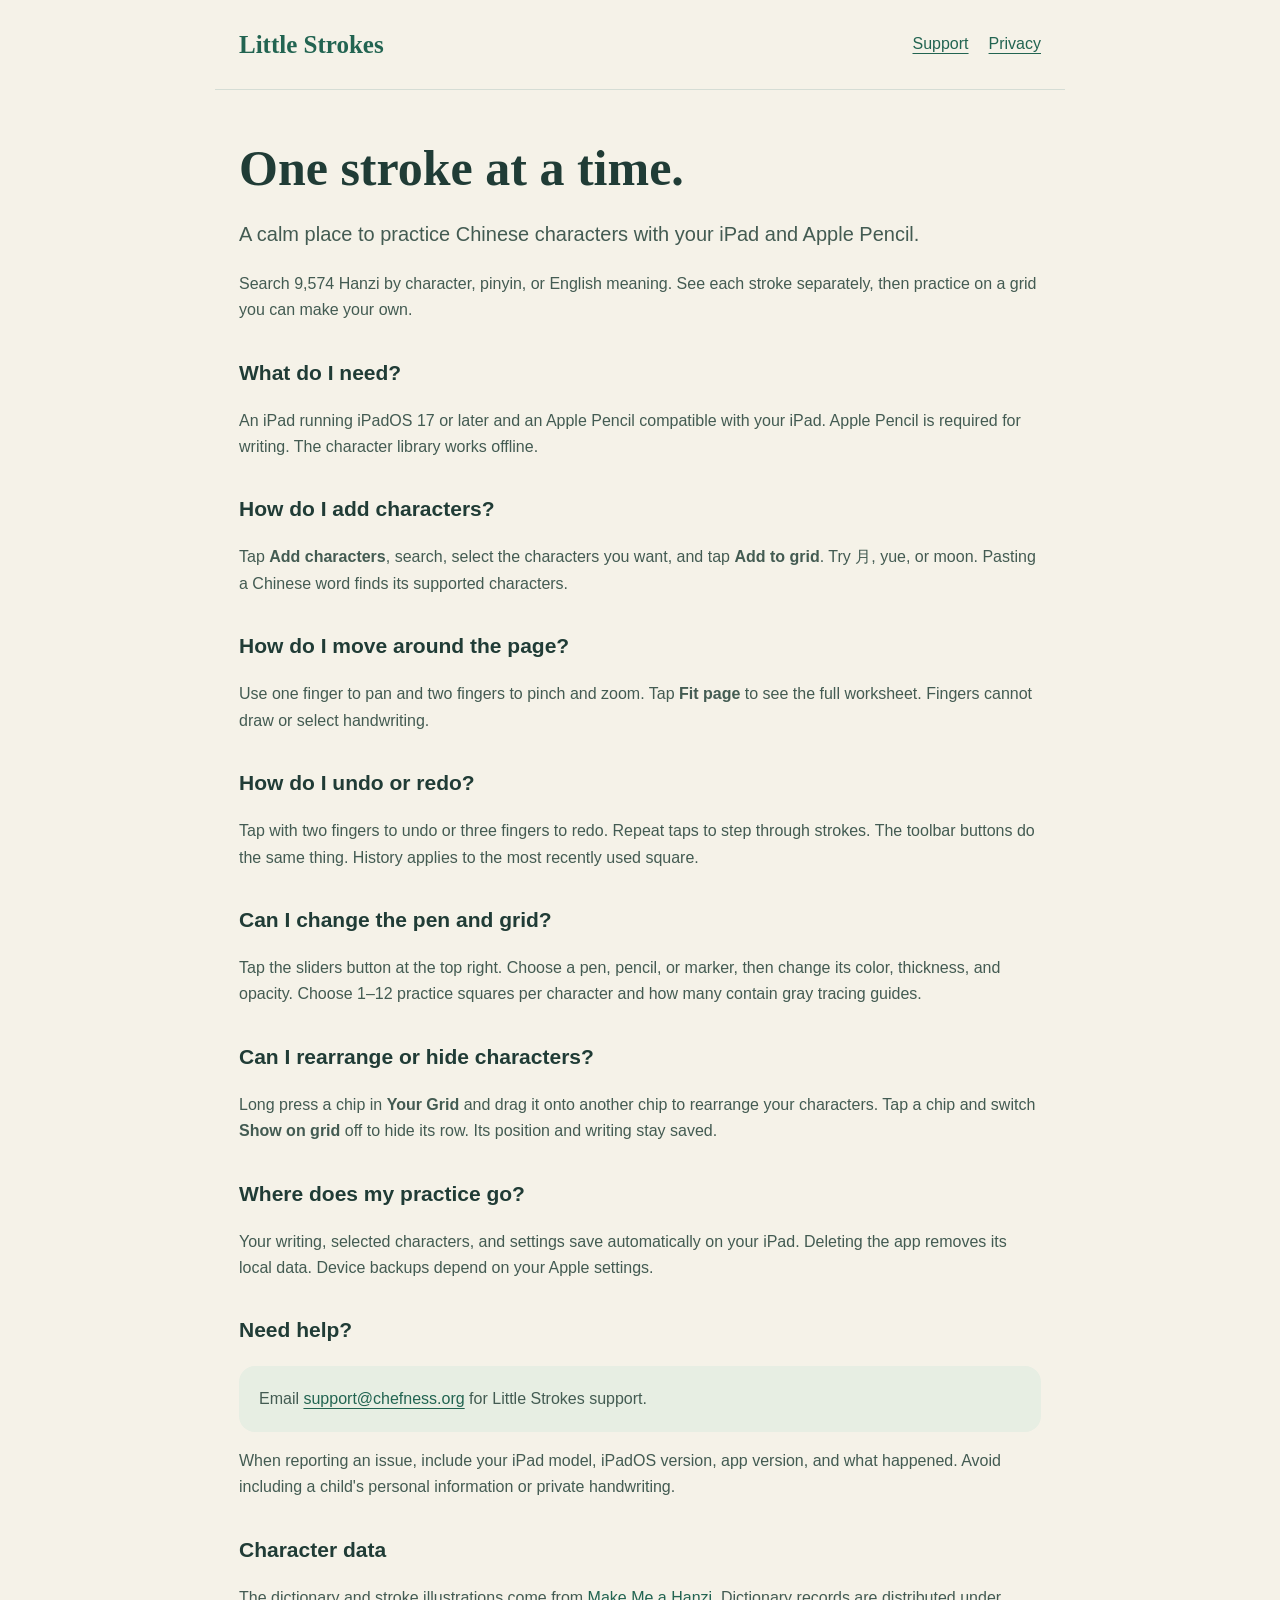
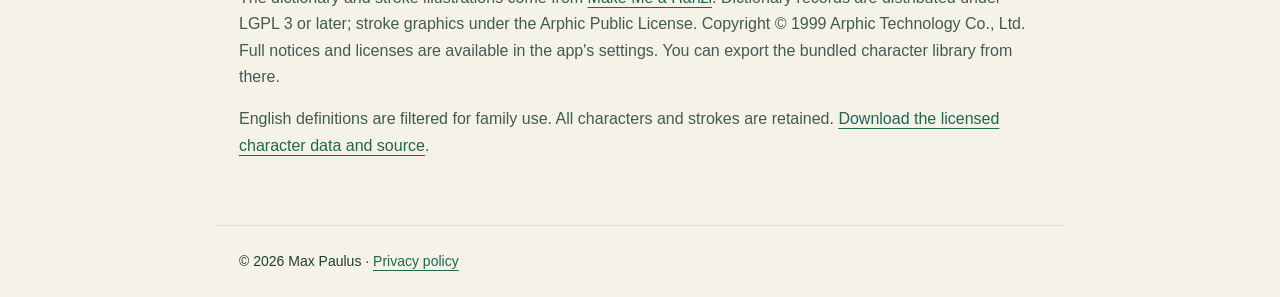
==== index.html @ a4324dc1 "Publish Little Strokes support, privacy, and licensed character data" ====
<!doctype html>
<html lang="en"><head><meta charset="utf-8"><meta name="viewport" content="width=device-width, initial-scale=1"><meta name="description" content="Support for Little Strokes, an offline Chinese handwriting practice app for iPad and Apple Pencil."><title>Little Strokes · Support</title><link rel="stylesheet" href="styles.css"></head>
<body><header><a class="brand" href="index.html">Little Strokes</a><nav aria-label="Main navigation"><a href="index.html">Support</a><a href="privacy.html">Privacy</a></nav></header>
<main><h1>One stroke at a time.</h1><p class="intro">A calm place to practice Chinese characters with your iPad and Apple Pencil.</p><p>Search 9,574 Hanzi by character, pinyin, or English meaning. See each stroke separately, then practice on a grid you can make your own.</p>
<h2>What do I need?</h2><p>An iPad running iPadOS 17 or later and an Apple Pencil compatible with your iPad. Apple Pencil is required for writing. The character library works offline.</p>
<h2>How do I add characters?</h2><p>Tap <strong>Add characters</strong>, search, select the characters you want, and tap <strong>Add to grid</strong>. Try 月, yue, or moon. Pasting a Chinese word finds its supported characters.</p>
<h2>How do I move around the page?</h2><p>Use one finger to pan and two fingers to pinch and zoom. Tap <strong>Fit page</strong> to see the full worksheet. Fingers cannot draw or select handwriting.</p>
<h2>How do I undo or redo?</h2><p>Tap with two fingers to undo or three fingers to redo. Repeat taps to step through strokes. The toolbar buttons do the same thing. History applies to the most recently used square.</p>
<h2>Can I change the pen and grid?</h2><p>Tap the sliders button at the top right. Choose a pen, pencil, or marker, then change its color, thickness, and opacity. Choose 1–12 practice squares per character and how many contain gray tracing guides.</p>
<h2>Can I rearrange or hide characters?</h2><p>Long press a chip in <strong>Your Grid</strong> and drag it onto another chip to rearrange your characters. Tap a chip and switch <strong>Show on grid</strong> off to hide its row. Its position and writing stay saved.</p>
<h2>Where does my practice go?</h2><p>Your writing, selected characters, and settings save automatically on your iPad. Deleting the app removes its local data. Device backups depend on your Apple settings.</p>
<h2>Need help?</h2><p class="note">Email <a href="mailto:support@chefness.org?subject=Little%20Strokes%20support">support@chefness.org</a> for Little Strokes support.</p><p>When reporting an issue, include your iPad model, iPadOS version, app version, and what happened. Avoid including a child's personal information or private handwriting.</p>
<h2>Character data</h2><p>The dictionary and stroke illustrations come from <a href="https://github.com/skishore/makemeahanzi">Make Me a Hanzi</a>. Dictionary records are distributed under LGPL 3 or later; stroke graphics under the Arphic Public License. Copyright © 1999 Arphic Technology Co., Ltd. Full notices and licenses are available in the app's settings. You can export the bundled character library from there.</p>
<p>English definitions are filtered for family use. All characters and strokes are retained. <a href="data.html">Download the licensed character data and source</a>.</p>
</main><footer>© 2026 Max Paulus · <a href="privacy.html">Privacy policy</a></footer></body></html>
---- styles.css ----
:root { color-scheme: light; font-family: -apple-system, BlinkMacSystemFont, "Segoe UI", sans-serif; color: #203c36; background: #f5f2e8; }
* { box-sizing: border-box; }
body { margin: 0; line-height: 1.65; }
header, main, footer { max-width: 850px; margin: auto; padding: 24px; }
header { display: flex; align-items: center; justify-content: space-between; gap: 24px; border-bottom: 1px solid #d5ddd5; }
a { color: #226451; text-underline-offset: 4px; }
.brand { font-family: Georgia, serif; font-size: 25px; font-weight: bold; text-decoration: none; }
nav { display: flex; gap: 20px; }
main { padding-top: 50px; padding-bottom: 50px; }
h1 { font-family: Georgia, serif; font-size: clamp(34px, 6vw, 50px); line-height: 1.15; margin: 0 0 20px; }
h2 { font-size: 21px; margin-top: 32px; }
p, li { color: #435b52; }
.intro { font-size: 20px; }
.note { padding: 20px; background: #e7eee3; border-radius: 16px; }
.preview { margin: 0; }
.preview img { width: 100%; max-width: 390px; display: block; margin: 35px auto; border: 1px solid #d5ddd5; border-radius: 16px; }
footer { border-top: 1px solid #d5ddd5; font-size: 14px; }
@media (max-width: 500px) { header { align-items: flex-start; flex-direction: column; gap: 8px; } main { padding-top: 30px; } }
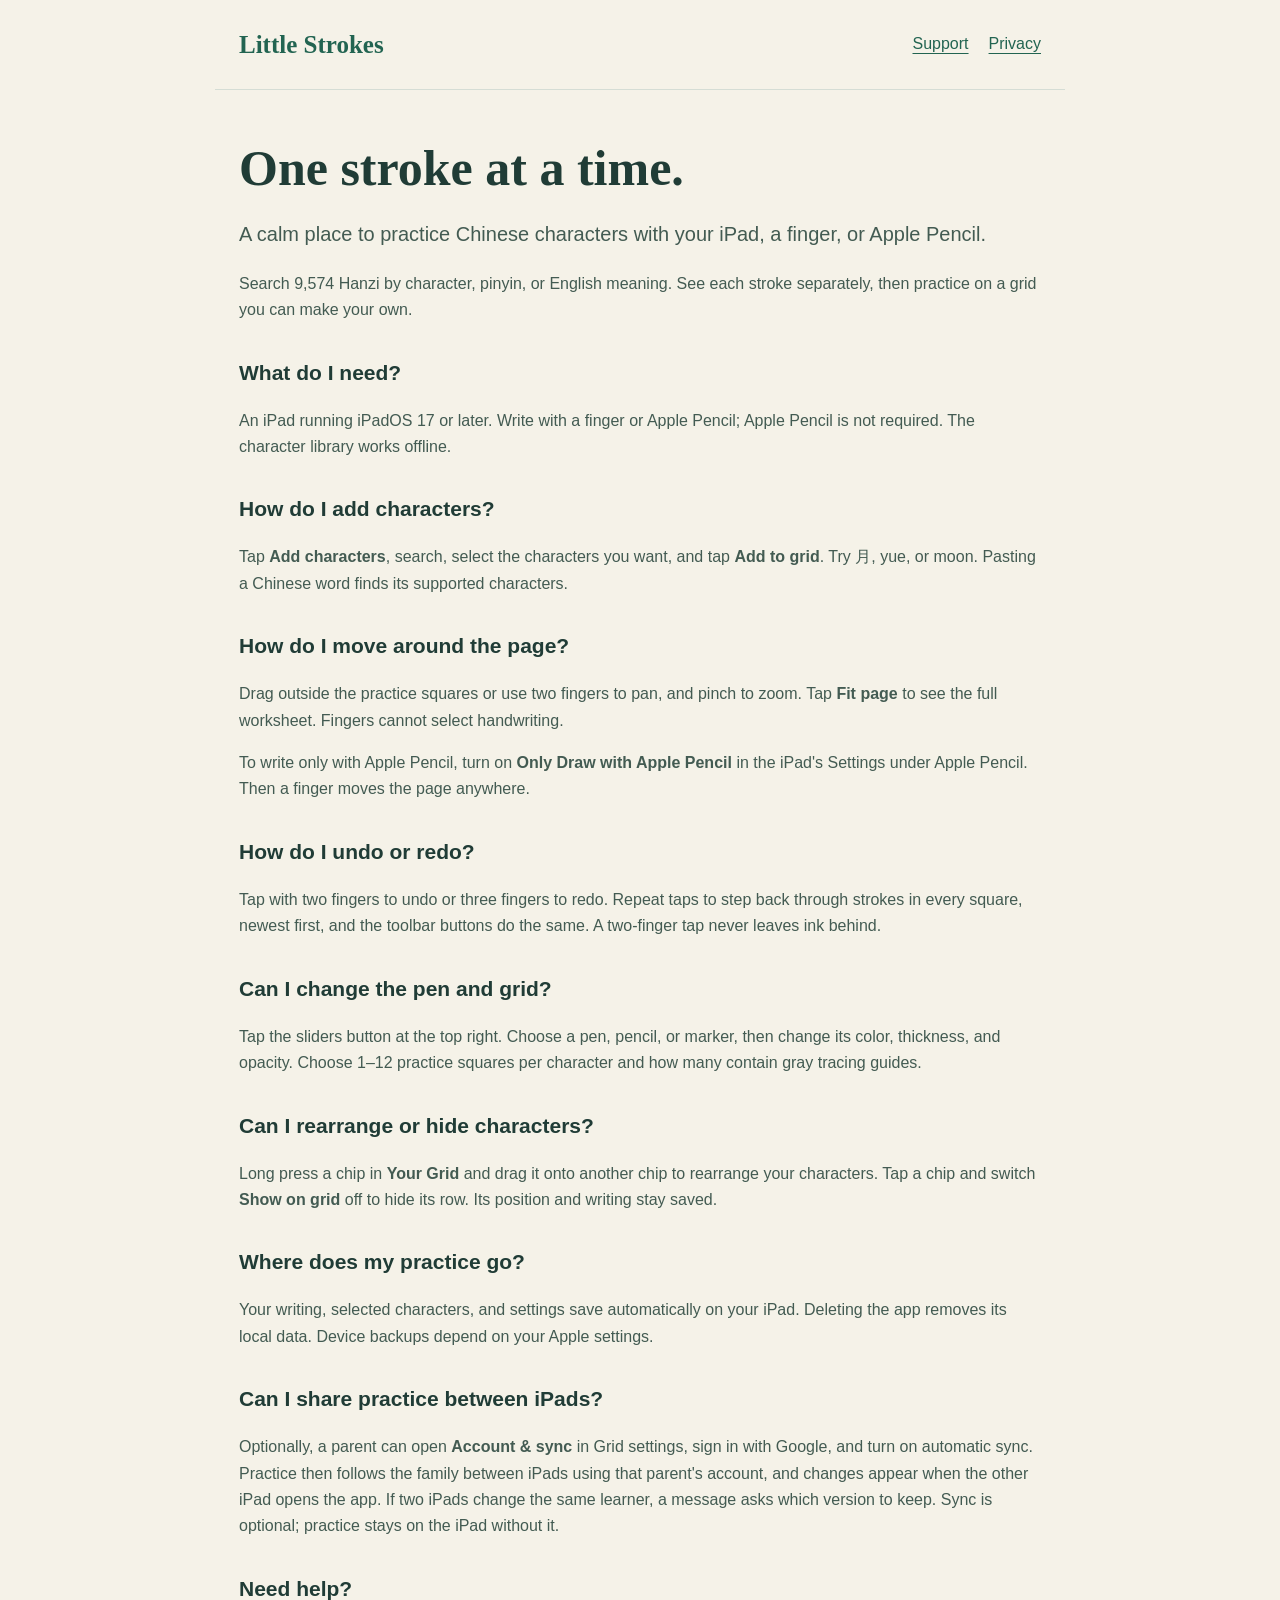
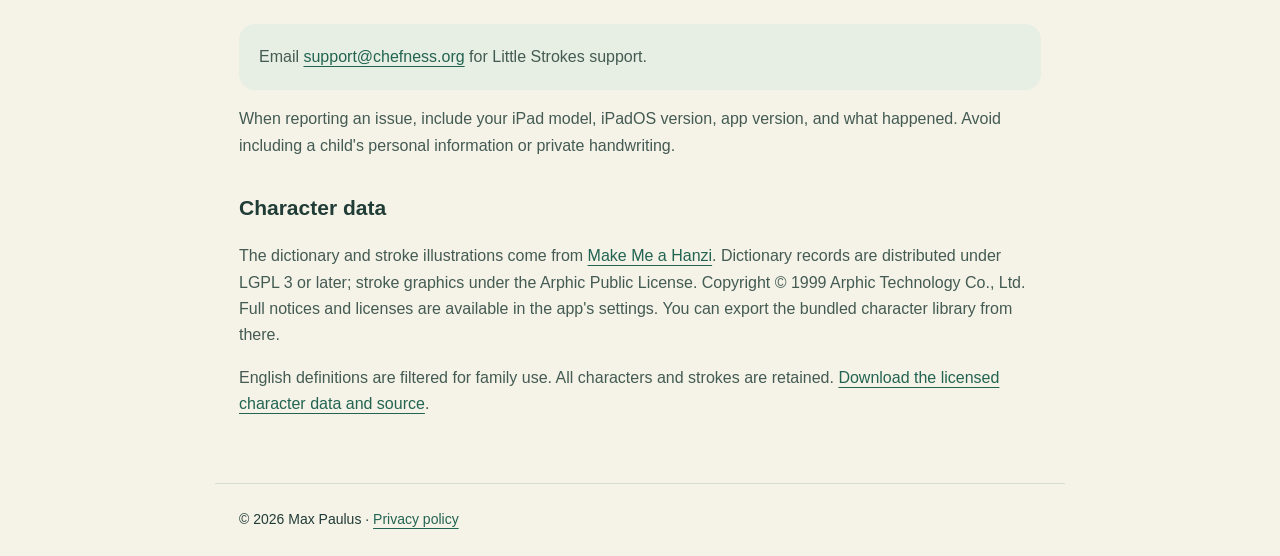
==== commit d7a3de19: "Describe optional Google sync and finger writing" ====
--- a/index.html
+++ b/index.html
@@ -1,14 +1,14 @@
 <!doctype html>
-<html lang="en"><head><meta charset="utf-8"><meta name="viewport" content="width=device-width, initial-scale=1"><meta name="description" content="Support for Little Strokes, an offline Chinese handwriting practice app for iPad and Apple Pencil."><title>Little Strokes · Support</title><link rel="stylesheet" href="styles.css"></head>
+<html lang="en"><head><meta charset="utf-8"><meta name="viewport" content="width=device-width, initial-scale=1"><meta name="description" content="Support for Little Strokes, a Chinese handwriting practice app for iPad. Write with a finger or Apple Pencil."><title>Little Strokes · Support</title><link rel="stylesheet" href="styles.css"></head>
 <body><header><a class="brand" href="index.html">Little Strokes</a><nav aria-label="Main navigation"><a href="index.html">Support</a><a href="privacy.html">Privacy</a></nav></header>
-<main><h1>One stroke at a time.</h1><p class="intro">A calm place to practice Chinese characters with your iPad and Apple Pencil.</p><p>Search 9,574 Hanzi by character, pinyin, or English meaning. See each stroke separately, then practice on a grid you can make your own.</p>
-<h2>What do I need?</h2><p>An iPad running iPadOS 17 or later and an Apple Pencil compatible with your iPad. Apple Pencil is required for writing. The character library works offline.</p>
+<main><h1>One stroke at a time.</h1><p class="intro">A calm place to practice Chinese characters with your iPad, a finger, or Apple Pencil.</p><p>Search 9,574 Hanzi by character, pinyin, or English meaning. See each stroke separately, then practice on a grid you can make your own.</p>
+<h2>What do I need?</h2><p>An iPad running iPadOS 17 or later. Write with a finger or Apple Pencil; Apple Pencil is not required. The character library works offline.</p>
 <h2>How do I add characters?</h2><p>Tap <strong>Add characters</strong>, search, select the characters you want, and tap <strong>Add to grid</strong>. Try 月, yue, or moon. Pasting a Chinese word finds its supported characters.</p>
-<h2>How do I move around the page?</h2><p>Use one finger to pan and two fingers to pinch and zoom. Tap <strong>Fit page</strong> to see the full worksheet. Fingers cannot draw or select handwriting.</p>
-<h2>How do I undo or redo?</h2><p>Tap with two fingers to undo or three fingers to redo. Repeat taps to step through strokes. The toolbar buttons do the same thing. History applies to the most recently used square.</p>
+<h2>How do I move around the page?</h2><p>Drag outside the practice squares or use two fingers to pan, and pinch to zoom. Tap <strong>Fit page</strong> to see the full worksheet. Fingers cannot select handwriting.</p><p>To write only with Apple Pencil, turn on <strong>Only Draw with Apple Pencil</strong> in the iPad's Settings under Apple Pencil. Then a finger moves the page anywhere.</p>
+<h2>How do I undo or redo?</h2><p>Tap with two fingers to undo or three fingers to redo. Repeat taps to step back through strokes in every square, newest first, and the toolbar buttons do the same. A two-finger tap never leaves ink behind.</p>
 <h2>Can I change the pen and grid?</h2><p>Tap the sliders button at the top right. Choose a pen, pencil, or marker, then change its color, thickness, and opacity. Choose 1–12 practice squares per character and how many contain gray tracing guides.</p>
 <h2>Can I rearrange or hide characters?</h2><p>Long press a chip in <strong>Your Grid</strong> and drag it onto another chip to rearrange your characters. Tap a chip and switch <strong>Show on grid</strong> off to hide its row. Its position and writing stay saved.</p>
-<h2>Where does my practice go?</h2><p>Your writing, selected characters, and settings save automatically on your iPad. Deleting the app removes its local data. Device backups depend on your Apple settings.</p>
+<h2>Where does my practice go?</h2><p>Your writing, selected characters, and settings save automatically on your iPad. Deleting the app removes its local data. Device backups depend on your Apple settings.</p><h2>Can I share practice between iPads?</h2><p>Optionally, a parent can open <strong>Account &amp; sync</strong> in Grid settings, sign in with Google, and turn on automatic sync. Practice then follows the family between iPads using that parent's account, and changes appear when the other iPad opens the app. If two iPads change the same learner, a message asks which version to keep. Sync is optional; practice stays on the iPad without it.</p>
 <h2>Need help?</h2><p class="note">Email <a href="mailto:support@chefness.org?subject=Little%20Strokes%20support">support@chefness.org</a> for Little Strokes support.</p><p>When reporting an issue, include your iPad model, iPadOS version, app version, and what happened. Avoid including a child's personal information or private handwriting.</p>
 <h2>Character data</h2><p>The dictionary and stroke illustrations come from <a href="https://github.com/skishore/makemeahanzi">Make Me a Hanzi</a>. Dictionary records are distributed under LGPL 3 or later; stroke graphics under the Arphic Public License. Copyright © 1999 Arphic Technology Co., Ltd. Full notices and licenses are available in the app's settings. You can export the bundled character library from there.</p>
 <p>English definitions are filtered for family use. All characters and strokes are retained. <a href="data.html">Download the licensed character data and source</a>.</p>
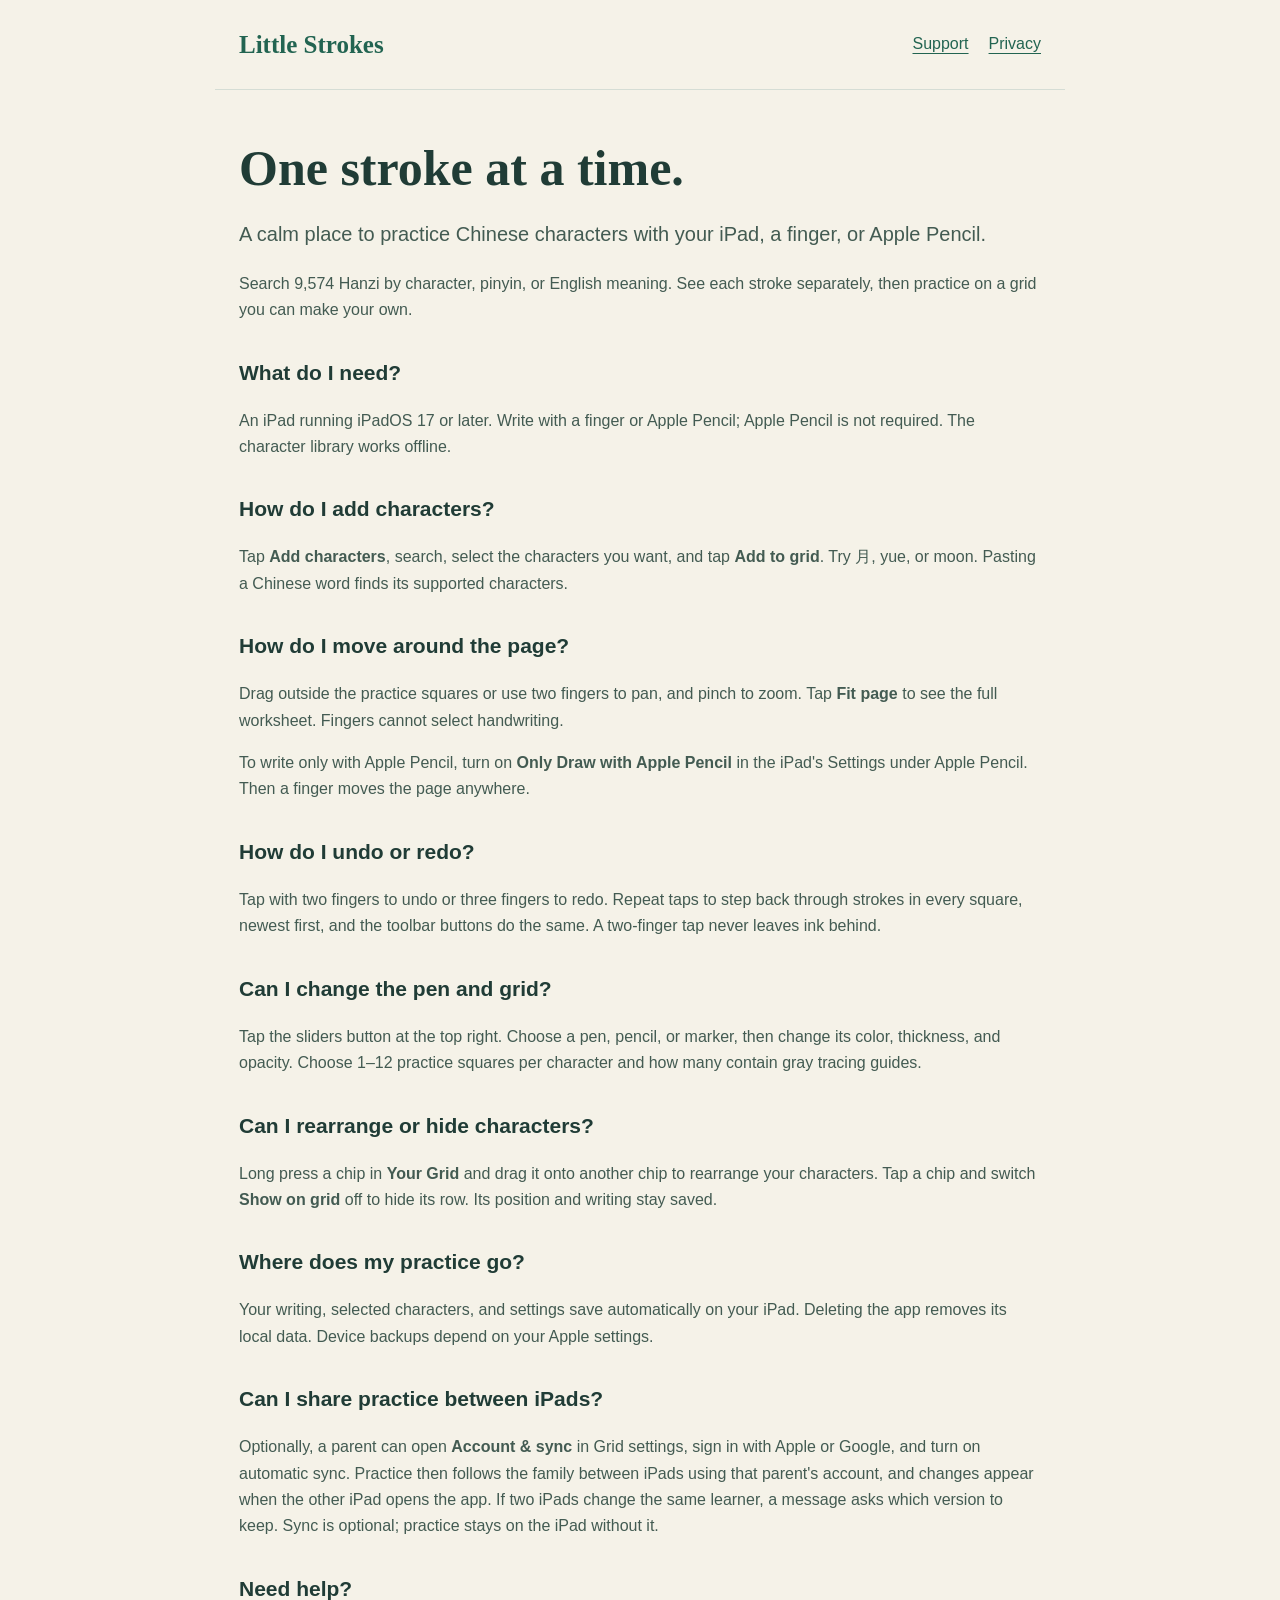
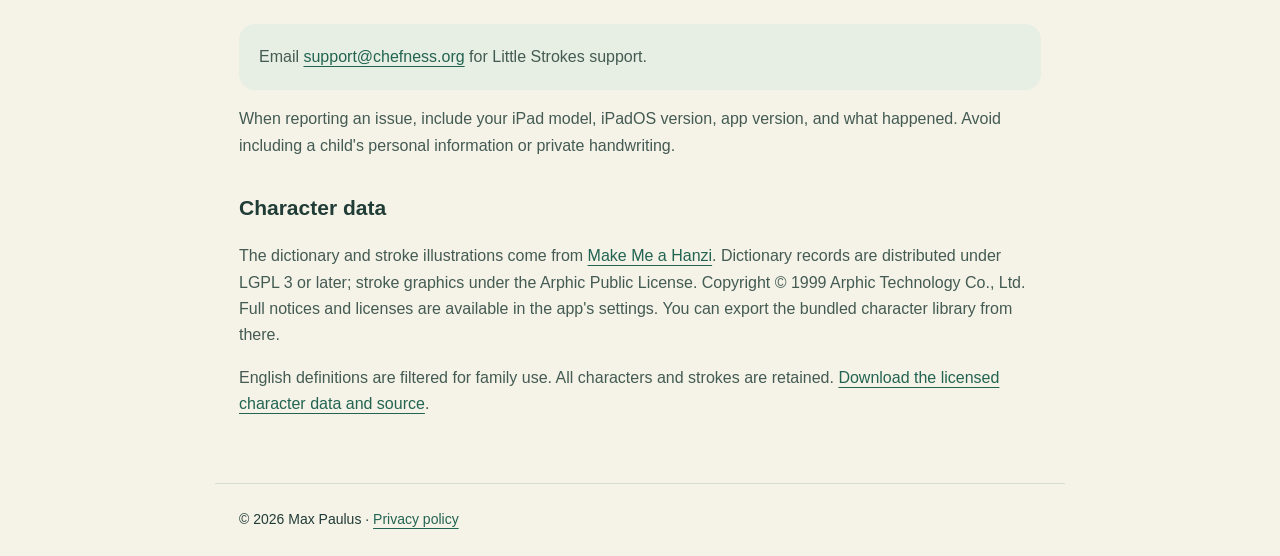
==== commit 78889161: "Disclose Sign in with Apple alongside Google" ====
--- a/index.html
+++ b/index.html
@@ -8,7 +8,7 @@
 <h2>How do I undo or redo?</h2><p>Tap with two fingers to undo or three fingers to redo. Repeat taps to step back through strokes in every square, newest first, and the toolbar buttons do the same. A two-finger tap never leaves ink behind.</p>
 <h2>Can I change the pen and grid?</h2><p>Tap the sliders button at the top right. Choose a pen, pencil, or marker, then change its color, thickness, and opacity. Choose 1–12 practice squares per character and how many contain gray tracing guides.</p>
 <h2>Can I rearrange or hide characters?</h2><p>Long press a chip in <strong>Your Grid</strong> and drag it onto another chip to rearrange your characters. Tap a chip and switch <strong>Show on grid</strong> off to hide its row. Its position and writing stay saved.</p>
-<h2>Where does my practice go?</h2><p>Your writing, selected characters, and settings save automatically on your iPad. Deleting the app removes its local data. Device backups depend on your Apple settings.</p><h2>Can I share practice between iPads?</h2><p>Optionally, a parent can open <strong>Account &amp; sync</strong> in Grid settings, sign in with Google, and turn on automatic sync. Practice then follows the family between iPads using that parent's account, and changes appear when the other iPad opens the app. If two iPads change the same learner, a message asks which version to keep. Sync is optional; practice stays on the iPad without it.</p>
+<h2>Where does my practice go?</h2><p>Your writing, selected characters, and settings save automatically on your iPad. Deleting the app removes its local data. Device backups depend on your Apple settings.</p><h2>Can I share practice between iPads?</h2><p>Optionally, a parent can open <strong>Account &amp; sync</strong> in Grid settings, sign in with Apple or Google, and turn on automatic sync. Practice then follows the family between iPads using that parent's account, and changes appear when the other iPad opens the app. If two iPads change the same learner, a message asks which version to keep. Sync is optional; practice stays on the iPad without it.</p>
 <h2>Need help?</h2><p class="note">Email <a href="mailto:support@chefness.org?subject=Little%20Strokes%20support">support@chefness.org</a> for Little Strokes support.</p><p>When reporting an issue, include your iPad model, iPadOS version, app version, and what happened. Avoid including a child's personal information or private handwriting.</p>
 <h2>Character data</h2><p>The dictionary and stroke illustrations come from <a href="https://github.com/skishore/makemeahanzi">Make Me a Hanzi</a>. Dictionary records are distributed under LGPL 3 or later; stroke graphics under the Arphic Public License. Copyright © 1999 Arphic Technology Co., Ltd. Full notices and licenses are available in the app's settings. You can export the bundled character library from there.</p>
 <p>English definitions are filtered for family use. All characters and strokes are retained. <a href="data.html">Download the licensed character data and source</a>.</p>
